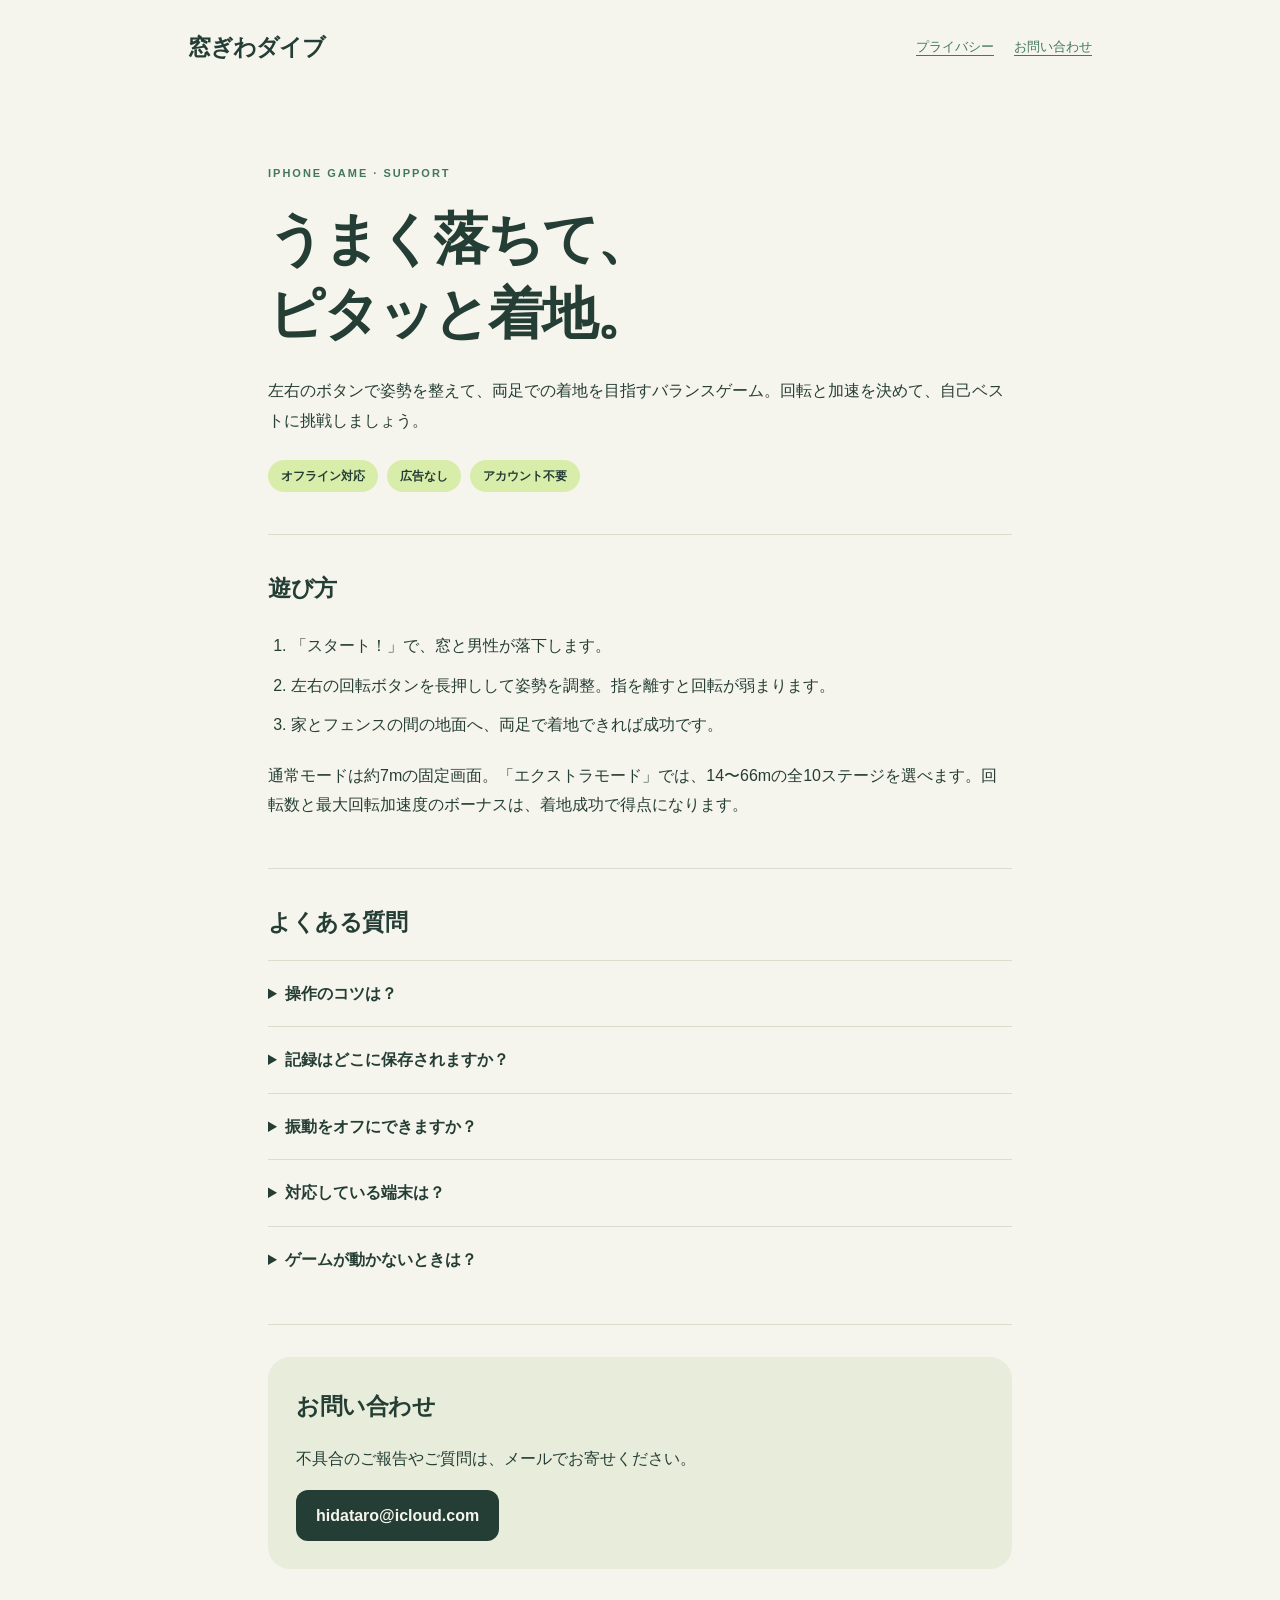
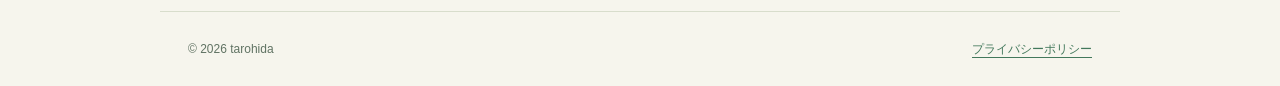
==== index.html @ 5f1f616e "Publish WindowDrop support and privacy pages" ====
<!doctype html>
<html lang="ja">
<head>
  <meta charset="utf-8">
  <meta name="viewport" content="width=device-width, initial-scale=1">
  <meta name="description" content="窓ぎわダイブのサポートページ。左右のボタンで姿勢を整え、両足での着地を目指すiPhoneゲームです。">
  <title>窓ぎわダイブ｜サポート</title>
  <link rel="stylesheet" href="style.css">
</head>
<body>
  <header><a class="brand" href="./">窓ぎわダイブ</a><nav><a href="privacy.html">プライバシー</a><a href="#contact">お問い合わせ</a></nav></header>
  <main>
    <section class="hero">
      <p class="eyebrow">IPHONE GAME · SUPPORT</p>
      <h1>うまく落ちて、<br>ピタッと着地。</h1>
      <p>左右のボタンで姿勢を整えて、両足での着地を目指すバランスゲーム。回転と加速を決めて、自己ベストに挑戦しましょう。</p>
      <div class="tags"><span>オフライン対応</span><span>広告なし</span><span>アカウント不要</span></div>
    </section>
    <section aria-labelledby="play"><h2 id="play">遊び方</h2>
      <ol><li>「スタート！」で、窓と男性が落下します。</li><li>左右の回転ボタンを長押しして姿勢を調整。指を離すと回転が弱まります。</li><li>家とフェンスの間の地面へ、両足で着地できれば成功です。</li></ol>
      <p>通常モードは約7mの固定画面。「エクストラモード」では、14〜66mの全10ステージを選べます。回転数と最大回転加速度のボーナスは、着地成功で得点になります。</p>
    </section>
    <section aria-labelledby="faq"><h2 id="faq">よくある質問</h2>
      <details><summary>操作のコツは？</summary><p>最初は足を下に向けることを意識してください。回りすぎたらボタンから指を離すか、反対側のボタンで回転を抑えましょう。フェンスは衝撃を和らげますが、ダメージは受けます。</p></details>
      <details><summary>記録はどこに保存されますか？</summary><p>最高得点、クリア状況、前回選んだエクストラステージ、振動設定を端末内に保存します。通常モードとエクストラの記録は別々です。アプリを削除すると端末上の記録も削除されます。</p></details>
      <details><summary>振動をオフにできますか？</summary><p>画面右上の「？」から遊び方を開き、「振動フィードバック」をオフにしてください。</p></details>
      <details><summary>対応している端末は？</summary><p>iOS 17以降のiPhoneに対応しています。縦画面で遊べます。</p></details>
      <details><summary>ゲームが動かないときは？</summary><p>アプリを終了して開き直してください。改善しない場合は、端末の機種、iOSのバージョン、起きた状況を添えてお問い合わせください。</p></details>
    </section>
    <section class="contact" id="contact"><h2>お問い合わせ</h2><p>不具合のご報告やご質問は、メールでお寄せください。</p><a class="button" href="mailto:hidataro@icloud.com">hidataro@icloud.com</a></section>
  </main>
  <footer><span>© 2026 tarohida</span><a href="privacy.html">プライバシーポリシー</a></footer>
</body>
</html>
---- style.css ----
:root{color-scheme:light;--paper:#f6f5ed;--ink:#253e35;--green:#42785b;--line:#d8ddcc;--lime:#d9edab}
*{box-sizing:border-box}html{scroll-behavior:smooth}body{margin:0;background:var(--paper);color:var(--ink);font-family:-apple-system,BlinkMacSystemFont,"Hiragino Kaku Gothic ProN","Yu Gothic",sans-serif;line-height:1.85}a{color:var(--green);text-underline-offset:4px}a:focus-visible,summary:focus-visible{outline:3px solid var(--green);outline-offset:5px}header,footer{max-width:960px;margin:auto;padding:26px 28px;display:flex;justify-content:space-between;align-items:center;gap:20px}.brand{font-size:23px;letter-spacing:-1px;font-weight:900;color:var(--ink);text-decoration:none}nav{display:flex;gap:20px;font-size:13px}main{max-width:800px;margin:0 auto;padding:0 28px 42px}.hero{padding:68px 0 42px}.eyebrow{font-size:11px;letter-spacing:2px;font-weight:800;color:var(--green)}h1{font-size:clamp(32px,6vw,56px);letter-spacing:-2px;line-height:1.35;margin:18px 0 24px}h2{font-size:23px;letter-spacing:-.5px;margin:0 0 16px}p{margin:0 0 16px}section{padding:32px 0;border-bottom:1px solid var(--line)}.tags{display:flex;gap:9px;flex-wrap:wrap;margin-top:25px}.tags span{border-radius:30px;background:var(--lime);padding:5px 13px;font-size:12px;font-weight:700}ol{padding-left:23px}li{padding:5px 0}details{border-top:1px solid var(--line);padding:18px 0}summary{cursor:pointer;font-weight:700}details p{margin:12px 0 0;font-size:14px}.contact{background:#e8eddb;border-radius:22px;margin-top:32px;padding:28px;border:0}.button{display:inline-block;padding:11px 20px;background:var(--ink);color:var(--paper);border-radius:12px;text-decoration:none;font-weight:700;overflow-wrap:anywhere}.policy{padding-top:36px}.policy h1{font-size:clamp(28px,5vw,40px)}.policy h2{font-size:20px}.muted,footer{font-size:12px;color:#607363}footer{border-top:1px solid var(--line)}@media(max-width:480px){header{flex-direction:column;align-items:flex-start;gap:12px;padding:22px 24px}main{padding-left:24px;padding-right:24px}.hero{padding-top:35px}footer{flex-wrap:wrap}.contact{padding:22px}}@media(prefers-reduced-motion:reduce){html{scroll-behavior:auto}}
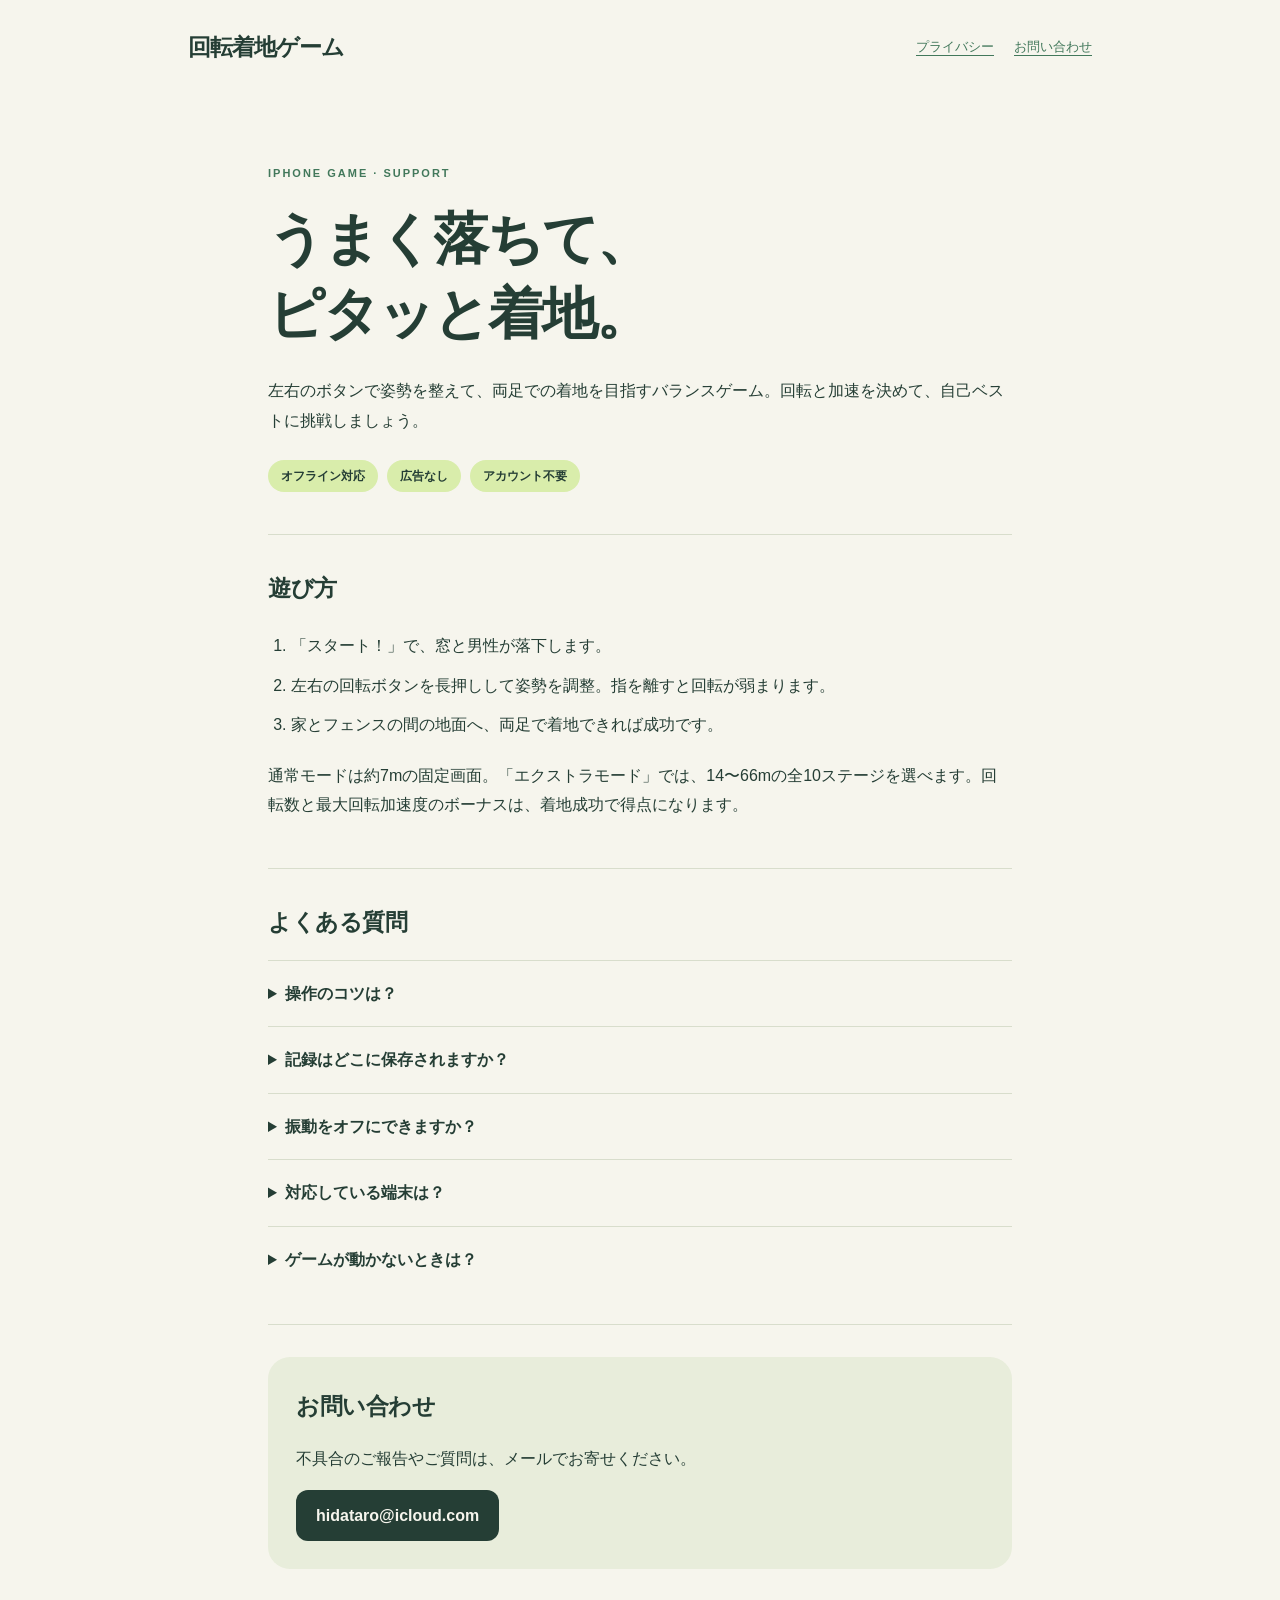
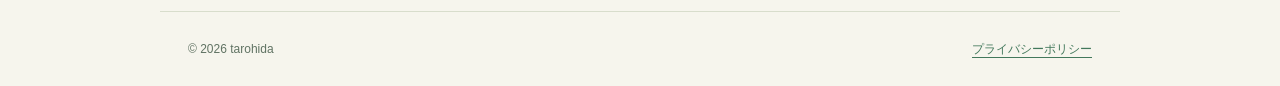
==== commit 2e24d896: "Rename app to Kaiten Chakuchi Game" ====
--- a/index.html
+++ b/index.html
@@ -3,12 +3,12 @@
 <head>
   <meta charset="utf-8">
   <meta name="viewport" content="width=device-width, initial-scale=1">
-  <meta name="description" content="窓ぎわダイブのサポートページ。左右のボタンで姿勢を整え、両足での着地を目指すiPhoneゲームです。">
-  <title>窓ぎわダイブ｜サポート</title>
+  <meta name="description" content="回転着地ゲームのサポートページ。左右のボタンで姿勢を整え、両足での着地を目指すiPhoneゲームです。">
+  <title>回転着地ゲーム｜サポート</title>
   <link rel="stylesheet" href="style.css">
 </head>
 <body>
-  <header><a class="brand" href="./">窓ぎわダイブ</a><nav><a href="privacy.html">プライバシー</a><a href="#contact">お問い合わせ</a></nav></header>
+  <header><a class="brand" href="./">回転着地ゲーム</a><nav><a href="privacy.html">プライバシー</a><a href="#contact">お問い合わせ</a></nav></header>
   <main>
     <section class="hero">
       <p class="eyebrow">IPHONE GAME · SUPPORT</p>
